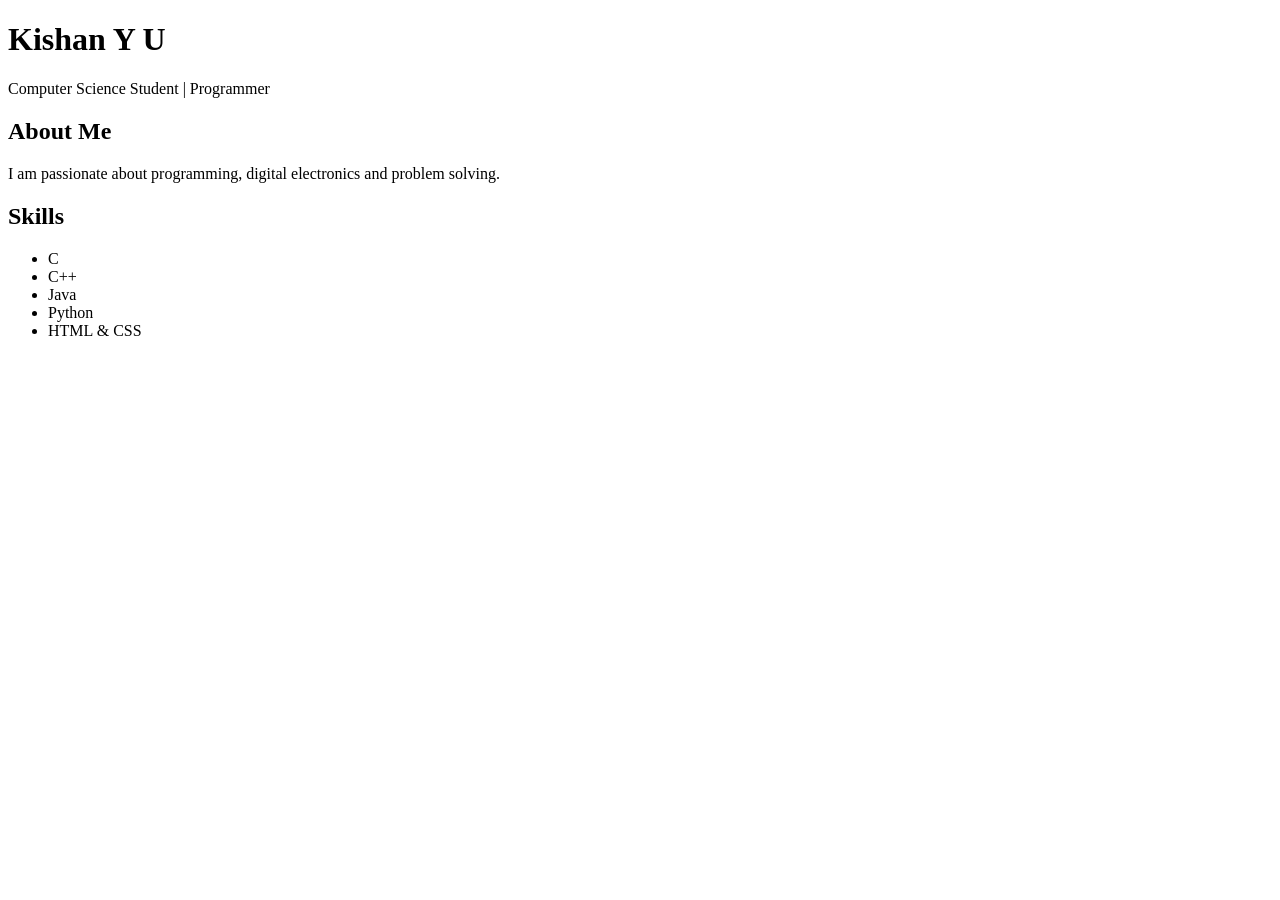
==== index.html/file.html @ 0c43eb22 "Added HTML file" ====
<!DOCTYPE html>
<html>
<head>
    <title>Kishan Y U - Portfolio</title>
    <link rel="stylesheet" href="style.css">
</head>
<body>

    <header>
        <h1>Kishan Y U</h1>
        <p>Computer Science Student | Programmer</p>
    </header>

    <section id="about">
        <h2>About Me</h2>
        <p>I am passionate about programming, digital electronics and problem solving.</p>
    </section>

    <section id="skills">
        <h2>Skills</h2>
        <ul>
            <li>C</li>
            <li>C++</li>
            <li>Java</li>
            <li>Python</li>
            <li>HTML & CSS</li>
        </ul>
    </section>

</body>
</html>
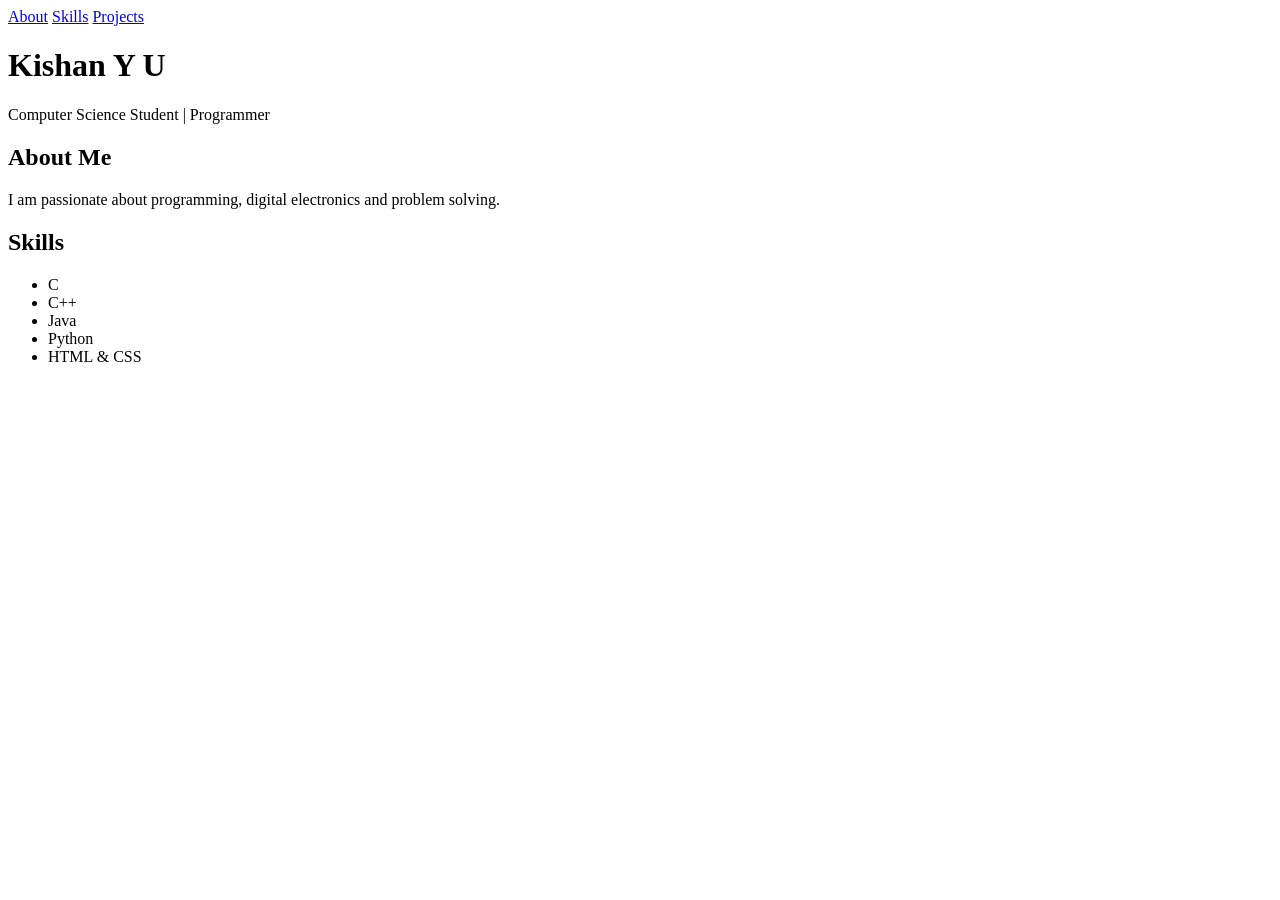
==== commit 3c94d589: "Added little features" ====
--- a/index.html/file.html
+++ b/index.html/file.html
@@ -5,7 +5,11 @@
     <link rel="stylesheet" href="style.css">
 </head>
 <body>
-
+    <nav>
+    <a href="#about">About</a>
+    <a href="#skills">Skills</a>
+    <a href="#projects">Projects</a>
+    </nav>
     <header>
         <h1>Kishan Y U</h1>
         <p>Computer Science Student | Programmer</p>
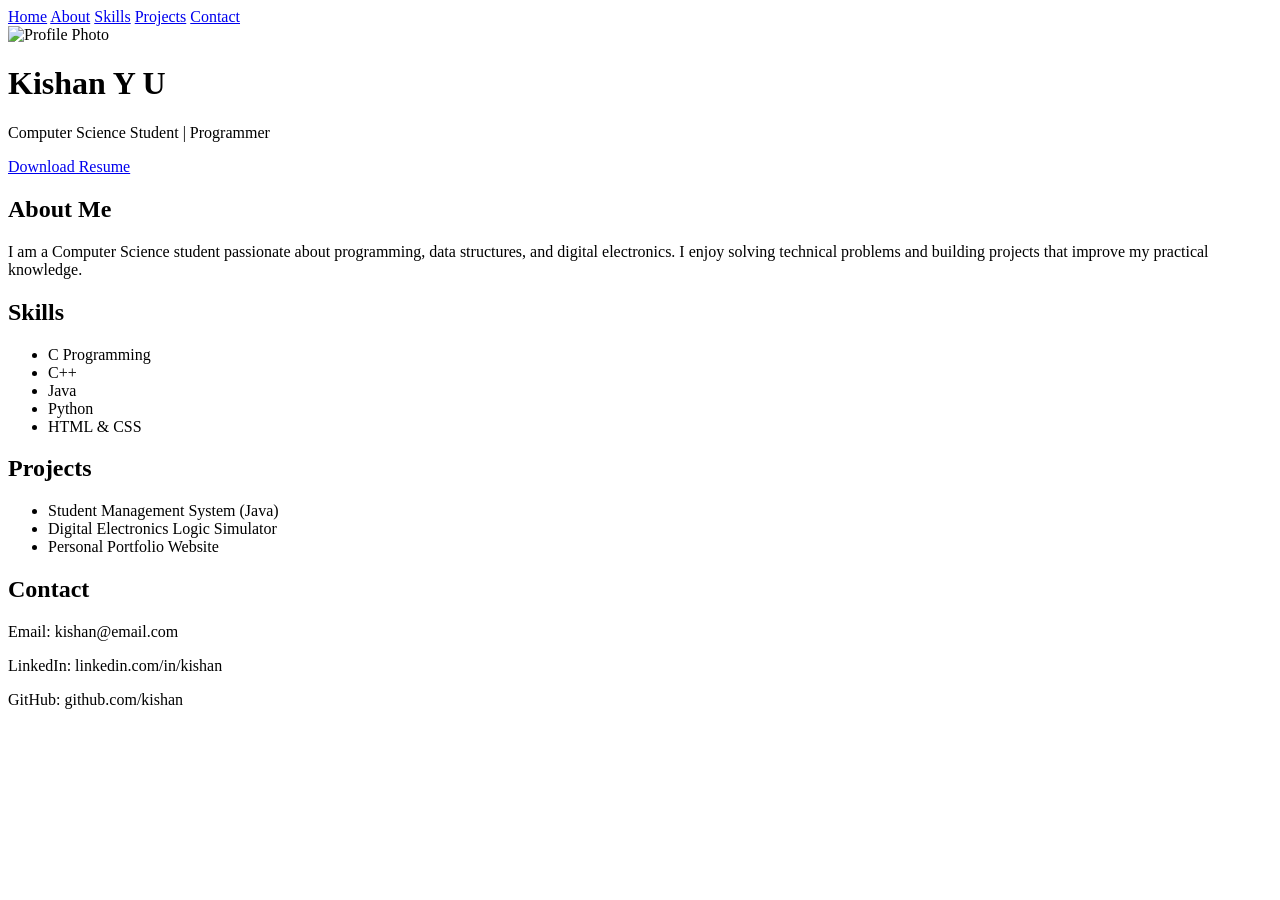
==== commit d72b78fe: "Added new features" ====
--- a/index.html/file.html
+++ b/index.html/file.html
@@ -2,34 +2,74 @@
 <html>
 <head>
     <title>Kishan Y U - Portfolio</title>
+
+    <meta name="viewport" content="width=device-width, initial-scale=1.0">
+
     <link rel="stylesheet" href="style.css">
 </head>
+
 <body>
-    <nav>
+
+<nav>
+    <a href="#home">Home</a>
     <a href="#about">About</a>
     <a href="#skills">Skills</a>
     <a href="#projects">Projects</a>
-    </nav>
-    <header>
-        <h1>Kishan Y U</h1>
-        <p>Computer Science Student | Programmer</p>
-    </header>
+    <a href="#contact">Contact</a>
+</nav>
 
-    <section id="about">
-        <h2>About Me</h2>
-        <p>I am passionate about programming, digital electronics and problem solving.</p>
-    </section>
+<header id="home">
+    <img src="profile.jpg" alt="Profile Photo" class="profile">
+    <h1>Kishan Y U</h1>
+    <p>Computer Science Student | Programmer</p>
 
-    <section id="skills">
-        <h2>Skills</h2>
-        <ul>
-            <li>C</li>
-            <li>C++</li>
-            <li>Java</li>
-            <li>Python</li>
-            <li>HTML & CSS</li>
-        </ul>
-    </section>
+    <a href="resume.pdf" download class="btn">Download Resume</a>
+</header>
+
+<section id="about">
+    <h2>About Me</h2>
+    <p>
+        I am a Computer Science student passionate about programming,
+        data structures, and digital electronics. I enjoy solving
+        technical problems and building projects that improve my
+        practical knowledge.
+    </p>
+</section>
+
+<section id="skills">
+    <h2>Skills</h2>
+
+    <ul>
+        <li>C Programming</li>
+        <li>C++</li>
+        <li>Java</li>
+        <li>Python</li>
+        <li>HTML & CSS</li>
+    </ul>
+
+</section>
+
+<section id="projects">
+    <h2>Projects</h2>
+
+    <ul>
+        <li>Student Management System (Java)</li>
+        <li>Digital Electronics Logic Simulator</li>
+        <li>Personal Portfolio Website</li>
+    </ul>
+
+</section>
+
+<section id="contact">
+    <h2>Contact</h2>
+
+    <p>Email: kishan@email.com</p>
+    <p>LinkedIn: linkedin.com/in/kishan</p>
+    <p>GitHub: github.com/kishan</p>
+
+</section>
+
+<script src="script.js"></script>
 
 </body>
 </html>
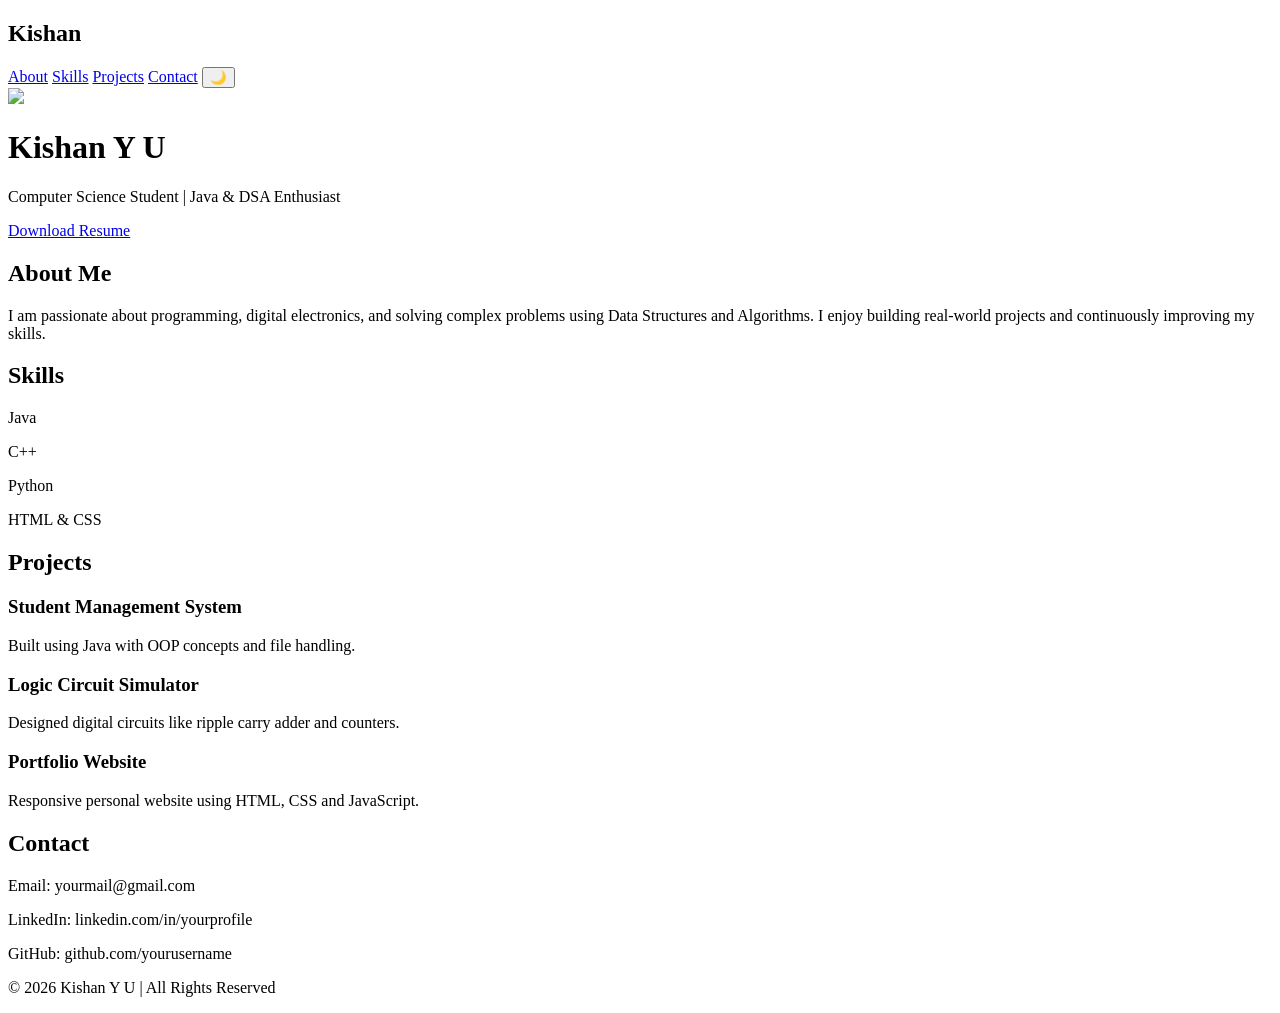
==== commit 412df83d: "newly built" ====
--- a/index.html/file.html
+++ b/index.html/file.html
@@ -1,73 +1,97 @@
 <!DOCTYPE html>
 <html>
 <head>
-    <title>Kishan Y U - Portfolio</title>
-
+    <title>Kishan Y U | Portfolio</title>
     <meta name="viewport" content="width=device-width, initial-scale=1.0">
-
     <link rel="stylesheet" href="style.css">
 </head>
 
 <body>
 
 <nav>
-    <a href="#home">Home</a>
-    <a href="#about">About</a>
-    <a href="#skills">Skills</a>
-    <a href="#projects">Projects</a>
-    <a href="#contact">Contact</a>
+    <h2 class="logo">Kishan</h2>
+    <div>
+        <a href="#about">About</a>
+        <a href="#skills">Skills</a>
+        <a href="#projects">Projects</a>
+        <a href="#contact">Contact</a>
+        <button id="modeToggle">🌙</button>
+    </div>
 </nav>
 
-<header id="home">
-    <img src="profile.jpg" alt="Profile Photo" class="profile">
-    <h1>Kishan Y U</h1>
-    <p>Computer Science Student | Programmer</p>
-
-    <a href="resume.pdf" download class="btn">Download Resume</a>
+<header>
+    <div class="hero">
+        <img src="profile.jpg" class="profile">
+        <h1>Kishan Y U</h1>
+        <p>Computer Science Student | Java & DSA Enthusiast</p>
+        <a href="resume.pdf" download class="btn">Download Resume</a>
+    </div>
 </header>
 
 <section id="about">
     <h2>About Me</h2>
     <p>
-        I am a Computer Science student passionate about programming,
-        data structures, and digital electronics. I enjoy solving
-        technical problems and building projects that improve my
-        practical knowledge.
+        I am passionate about programming, digital electronics, and solving 
+        complex problems using Data Structures and Algorithms. 
+        I enjoy building real-world projects and continuously improving my skills.
     </p>
 </section>
 
 <section id="skills">
     <h2>Skills</h2>
 
-    <ul>
-        <li>C Programming</li>
-        <li>C++</li>
-        <li>Java</li>
-        <li>Python</li>
-        <li>HTML & CSS</li>
-    </ul>
+    <div class="skill">
+        <p>Java</p>
+        <div class="bar"><div style="width:85%"></div></div>
+    </div>
+
+    <div class="skill">
+        <p>C++</p>
+        <div class="bar"><div style="width:75%"></div></div>
+    </div>
+
+    <div class="skill">
+        <p>Python</p>
+        <div class="bar"><div style="width:70%"></div></div>
+    </div>
+
+    <div class="skill">
+        <p>HTML & CSS</p>
+        <div class="bar"><div style="width:80%"></div></div>
+    </div>
 
 </section>
 
 <section id="projects">
     <h2>Projects</h2>
 
-    <ul>
-        <li>Student Management System (Java)</li>
-        <li>Digital Electronics Logic Simulator</li>
-        <li>Personal Portfolio Website</li>
-    </ul>
+    <div class="project-card">
+        <h3>Student Management System</h3>
+        <p>Built using Java with OOP concepts and file handling.</p>
+    </div>
+
+    <div class="project-card">
+        <h3>Logic Circuit Simulator</h3>
+        <p>Designed digital circuits like ripple carry adder and counters.</p>
+    </div>
+
+    <div class="project-card">
+        <h3>Portfolio Website</h3>
+        <p>Responsive personal website using HTML, CSS and JavaScript.</p>
+    </div>
 
 </section>
 
 <section id="contact">
     <h2>Contact</h2>
+    <p>Email: yourmail@gmail.com</p>
+    <p>LinkedIn: linkedin.com/in/yourprofile</p>
+    <p>GitHub: github.com/yourusername</p>
+</section>
 
-    <p>Email: kishan@email.com</p>
-    <p>LinkedIn: linkedin.com/in/kishan</p>
-    <p>GitHub: github.com/kishan</p>
-
-</section>
+<footer>
+    <p>© 2026 Kishan Y U | All Rights Reserved</p>
+</footer>
 
 <script src="script.js"></script>
 
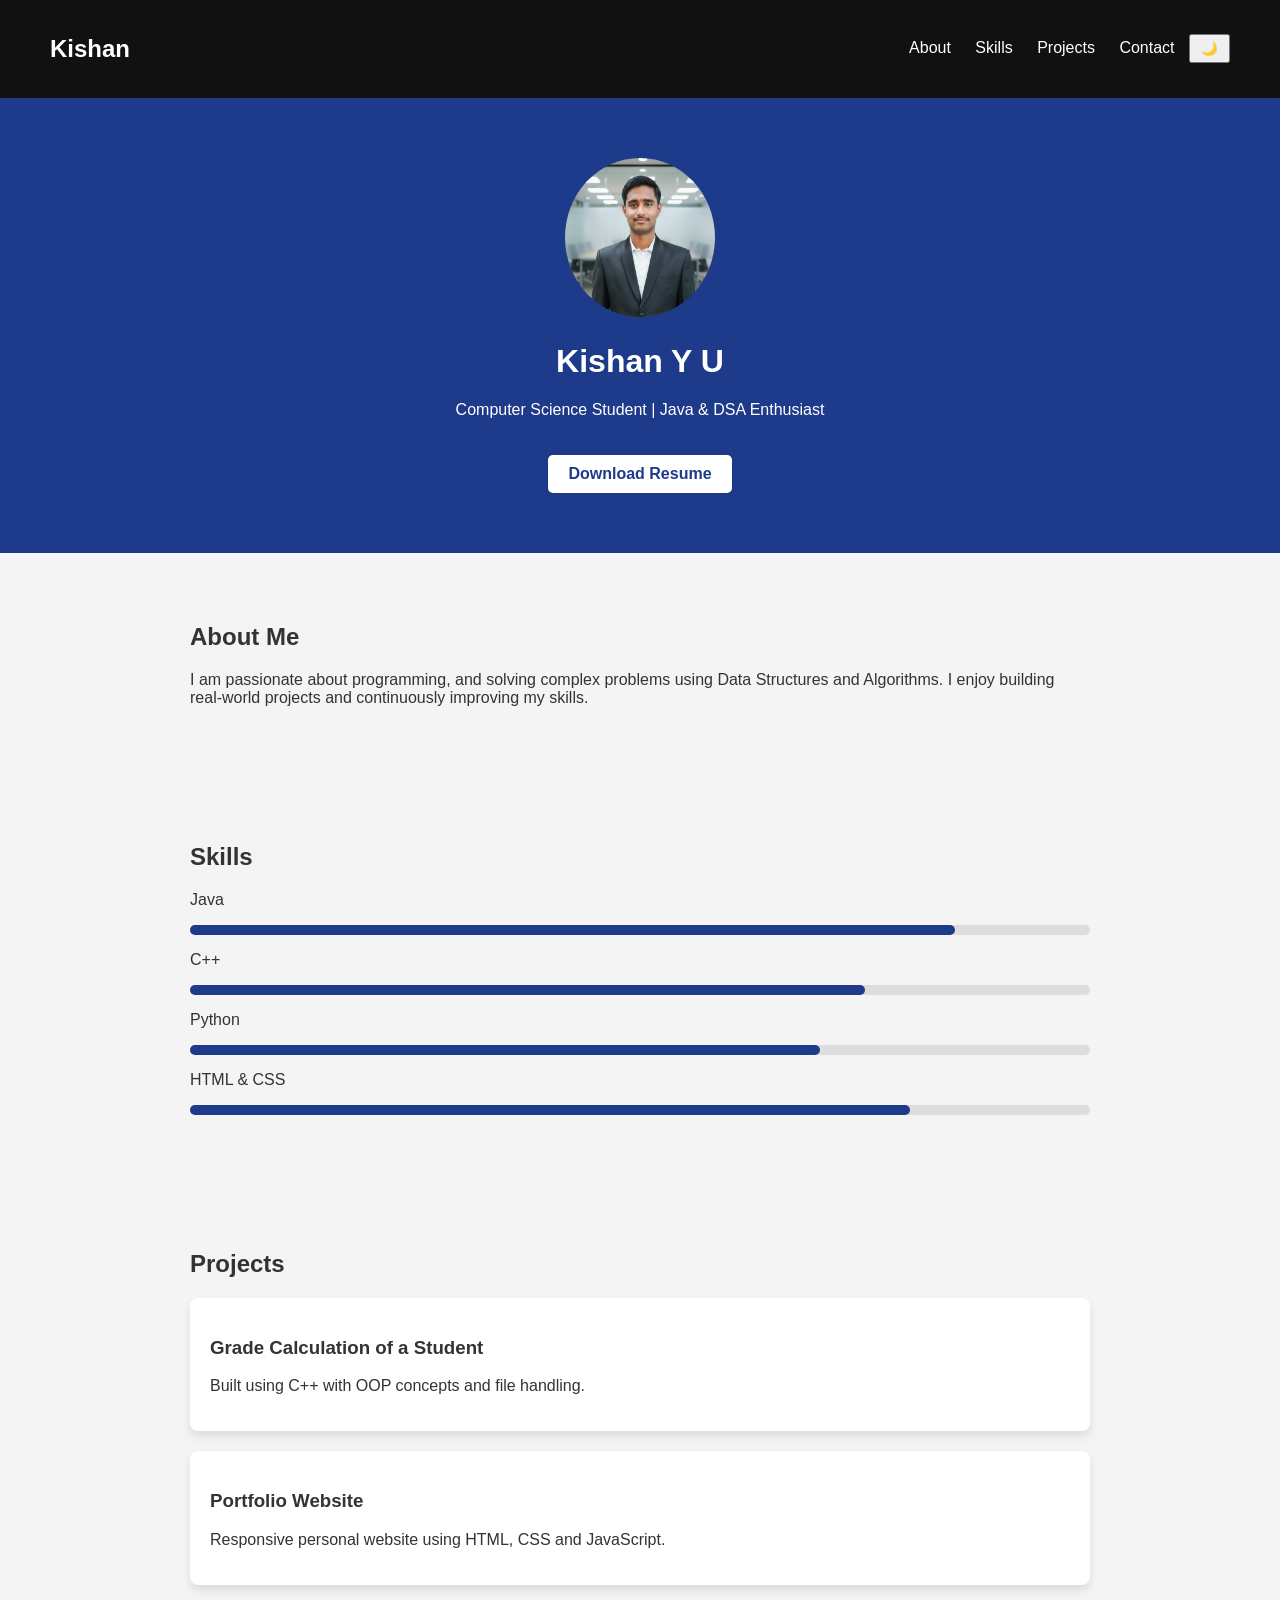
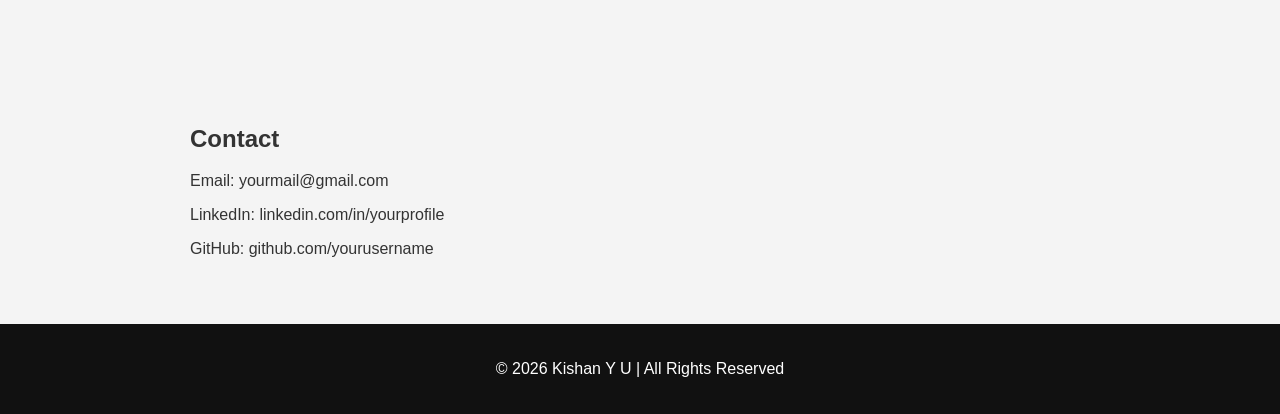
==== commit 40567aa2: "Added profile" ====
--- a/index.html/file.html
+++ b/index.html/file.html
@@ -3,7 +3,7 @@
 <head>
     <title>Kishan Y U | Portfolio</title>
     <meta name="viewport" content="width=device-width, initial-scale=1.0">
-    <link rel="stylesheet" href="style.css">
+    <link rel="stylesheet" href="../style.css/basic.css">
 </head>
 
 <body>
@@ -21,7 +21,7 @@
 
 <header>
     <div class="hero">
-        <img src="profile.jpg" class="profile">
+        <img src="../assests/myPhoto.jpeg" class="profile">
         <h1>Kishan Y U</h1>
         <p>Computer Science Student | Java & DSA Enthusiast</p>
         <a href="resume.pdf" download class="btn">Download Resume</a>
@@ -31,7 +31,7 @@
 <section id="about">
     <h2>About Me</h2>
     <p>
-        I am passionate about programming, digital electronics, and solving 
+        I am passionate about programming, and solving 
         complex problems using Data Structures and Algorithms. 
         I enjoy building real-world projects and continuously improving my skills.
     </p>
@@ -66,13 +66,8 @@
     <h2>Projects</h2>
 
     <div class="project-card">
-        <h3>Student Management System</h3>
-        <p>Built using Java with OOP concepts and file handling.</p>
-    </div>
-
-    <div class="project-card">
-        <h3>Logic Circuit Simulator</h3>
-        <p>Designed digital circuits like ripple carry adder and counters.</p>
+        <h3>Grade Calculation of a Student</h3>
+        <p>Built using C++ with OOP concepts and file handling.</p>
     </div>
 
     <div class="project-card">
@@ -93,7 +88,7 @@
     <p>© 2026 Kishan Y U | All Rights Reserved</p>
 </footer>
 
-<script src="script.js"></script>
+<script src="../script.js/simple.js"></script>
 
 </body>
 </html>
--- a/style.css/basic.css
+++ b/style.css/basic.css
@@ -0,0 +1,122 @@
+html {
+    scroll-behavior: smooth;
+}
+
+body {
+    margin: 0;
+    font-family: Arial, sans-serif;
+    background: #f4f4f4;
+    color: #333;
+    transition: 0.3s;
+}
+
+nav {
+    display: flex;
+    justify-content: space-between;
+    align-items: center;
+    padding: 15px 50px;
+    background: #111;
+    color: white;
+}
+
+nav a {
+    color: white;
+    margin: 0 10px;
+    text-decoration: none;
+}
+
+nav button {
+    padding: 5px 10px;
+    cursor: pointer;
+}
+
+header {
+    text-align: center;
+    padding: 60px 20px;
+    background: #1e3a8a;
+    color: white;
+}
+
+.profile {
+    width: 150px;
+    border-radius: 50%;
+}
+
+.btn {
+    display: inline-block;
+    margin-top: 20px;
+    padding: 10px 20px;
+    background: white;
+    color: #1e3a8a;
+    text-decoration: none;
+    border-radius: 5px;
+    font-weight: bold;
+}
+
+section {
+    padding: 50px;
+    max-width: 900px;
+    margin: auto;
+}
+
+.skill {
+    margin-bottom: 15px;
+}
+
+.bar {
+    background: #ddd;
+    height: 10px;
+    border-radius: 5px;
+}
+
+.bar div {
+    height: 10px;
+    background: #1e3a8a;
+    border-radius: 5px;
+}
+
+.project-card {
+    background: white;
+    padding: 20px;
+    margin-bottom: 20px;
+    border-radius: 8px;
+    box-shadow: 0 5px 10px rgba(0,0,0,0.1);
+}
+
+footer {
+    text-align: center;
+    padding: 20px;
+    background: #111;
+    color: white;
+}
+
+/* Dark Mode */
+.dark {
+    background: #1a1a1a;
+    color: #e0e0e0;
+}
+
+.dark nav {
+    background: #0a0a0a;
+}
+
+.dark header {
+    background: #0f2239;
+}
+
+.dark section {
+    background: #1a1a1a;
+}
+
+.dark .project-card {
+    background: #222;
+    color: #e0e0e0;
+}
+
+.dark .bar {
+    background: #333;
+}
+
+.dark footer {
+    background: #0a0a0a;
+}
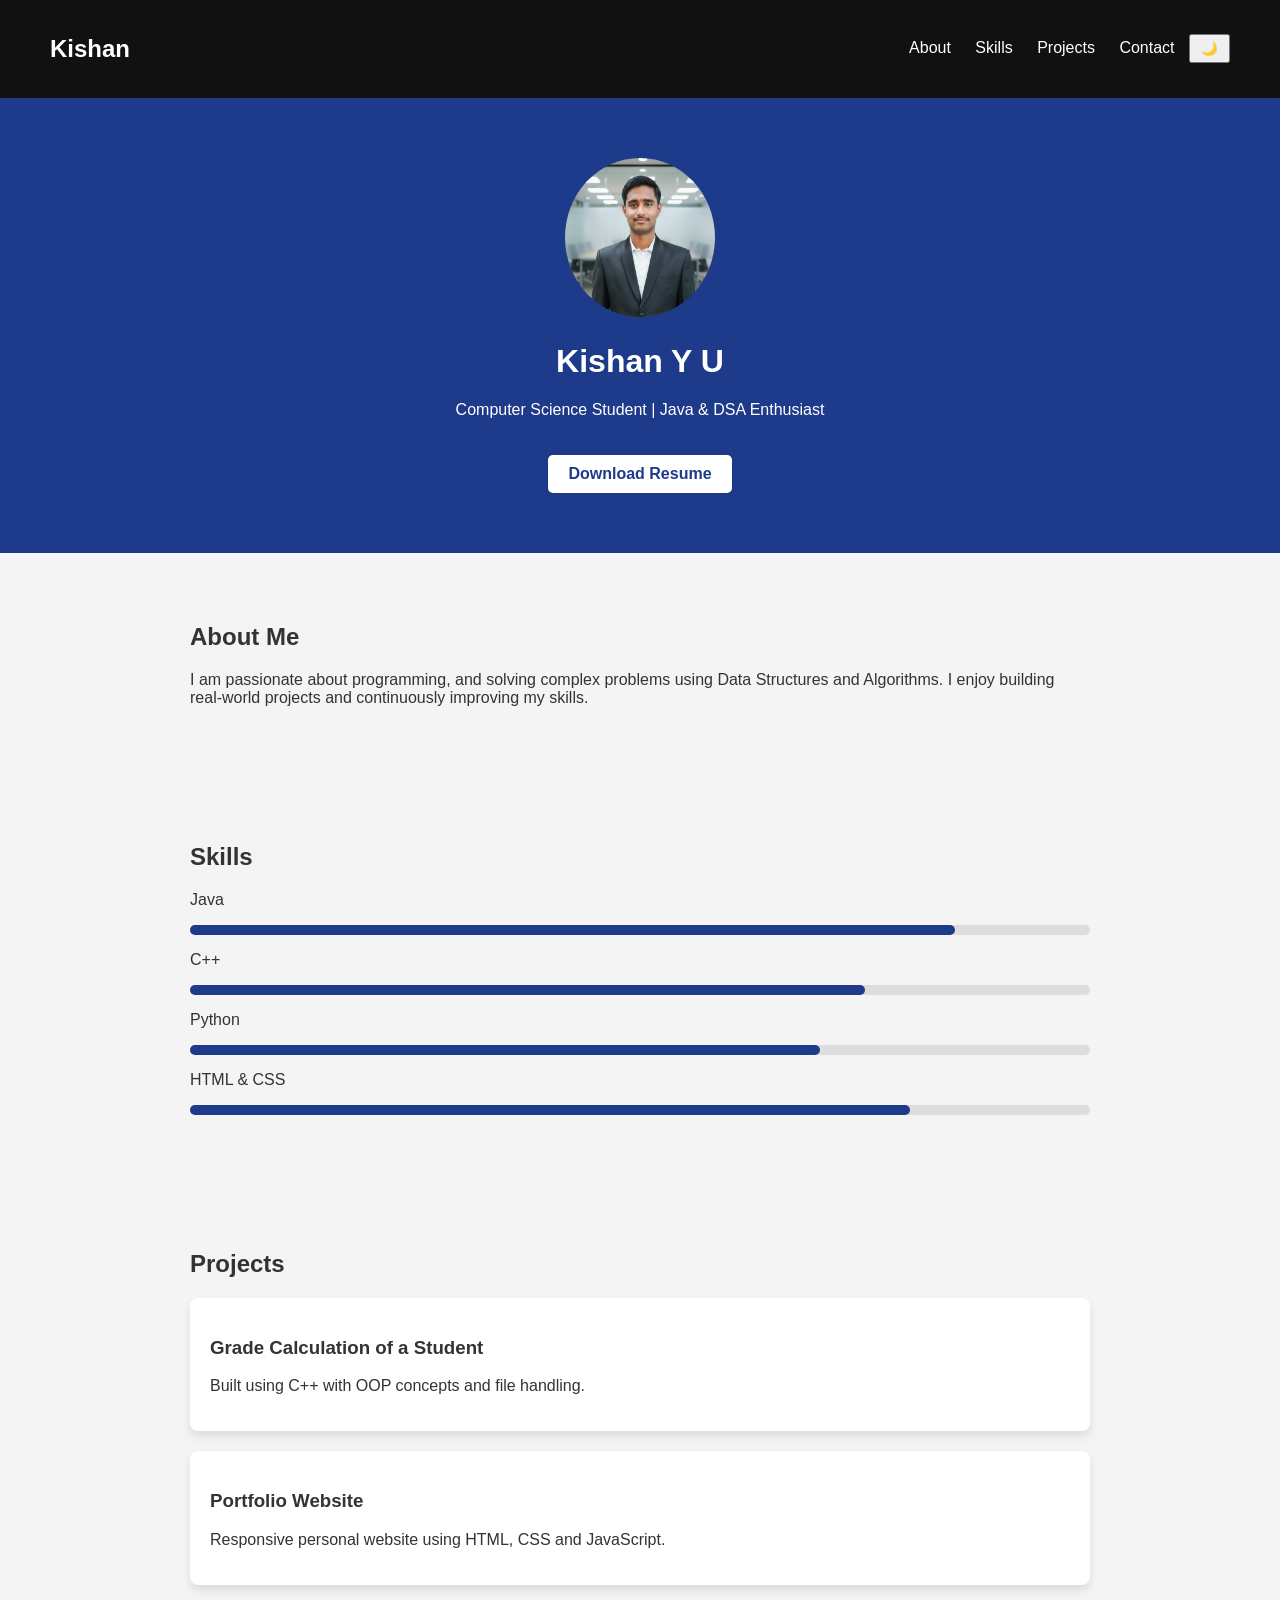
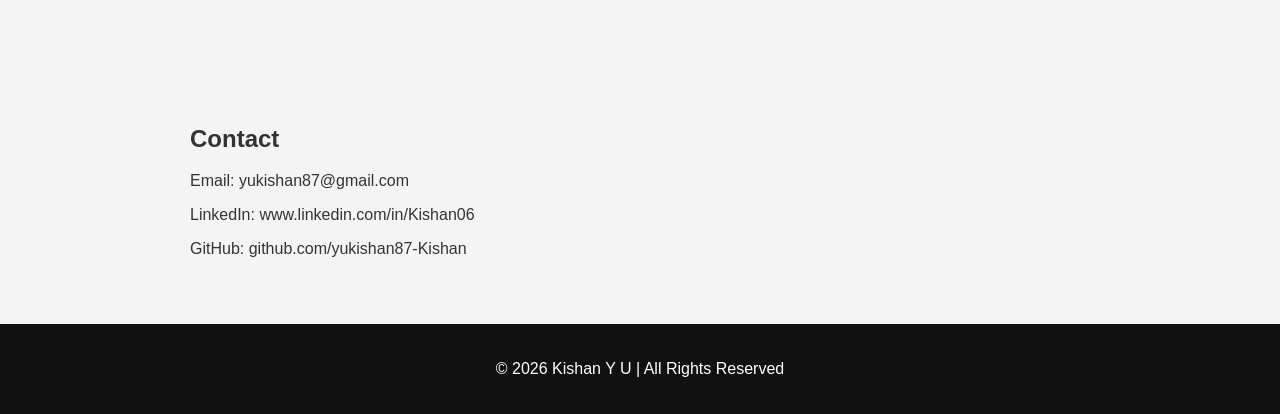
==== commit 7a5fe119: "updated css" ====
--- a/index.html/file.html
+++ b/index.html/file.html
@@ -79,9 +79,9 @@
 
 <section id="contact">
     <h2>Contact</h2>
-    <p>Email: yourmail@gmail.com</p>
-    <p>LinkedIn: linkedin.com/in/yourprofile</p>
-    <p>GitHub: github.com/yourusername</p>
+    <p>Email: yukishan87@gmail.com</p>
+    <p>LinkedIn: www.linkedin.com/in/Kishan06</p>
+    <p>GitHub: github.com/yukishan87-Kishan</p>
 </section>
 
 <footer>
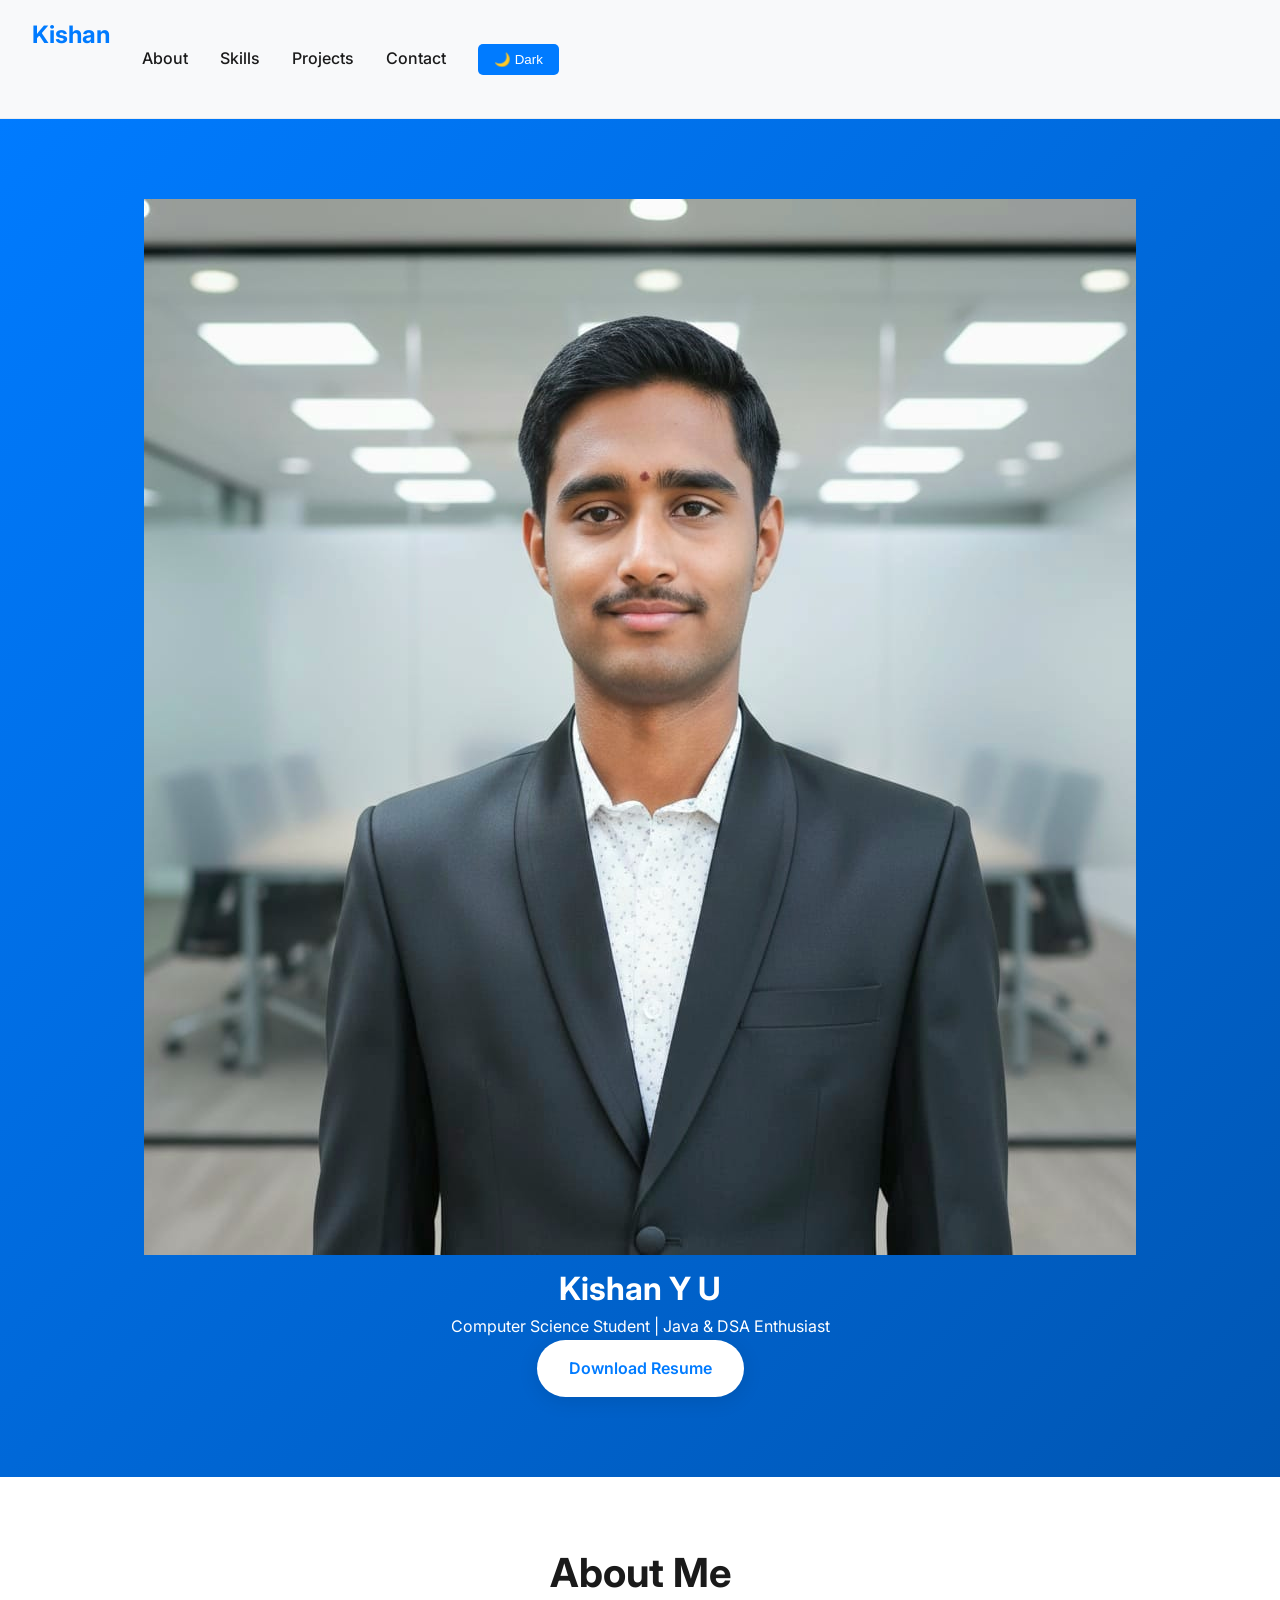
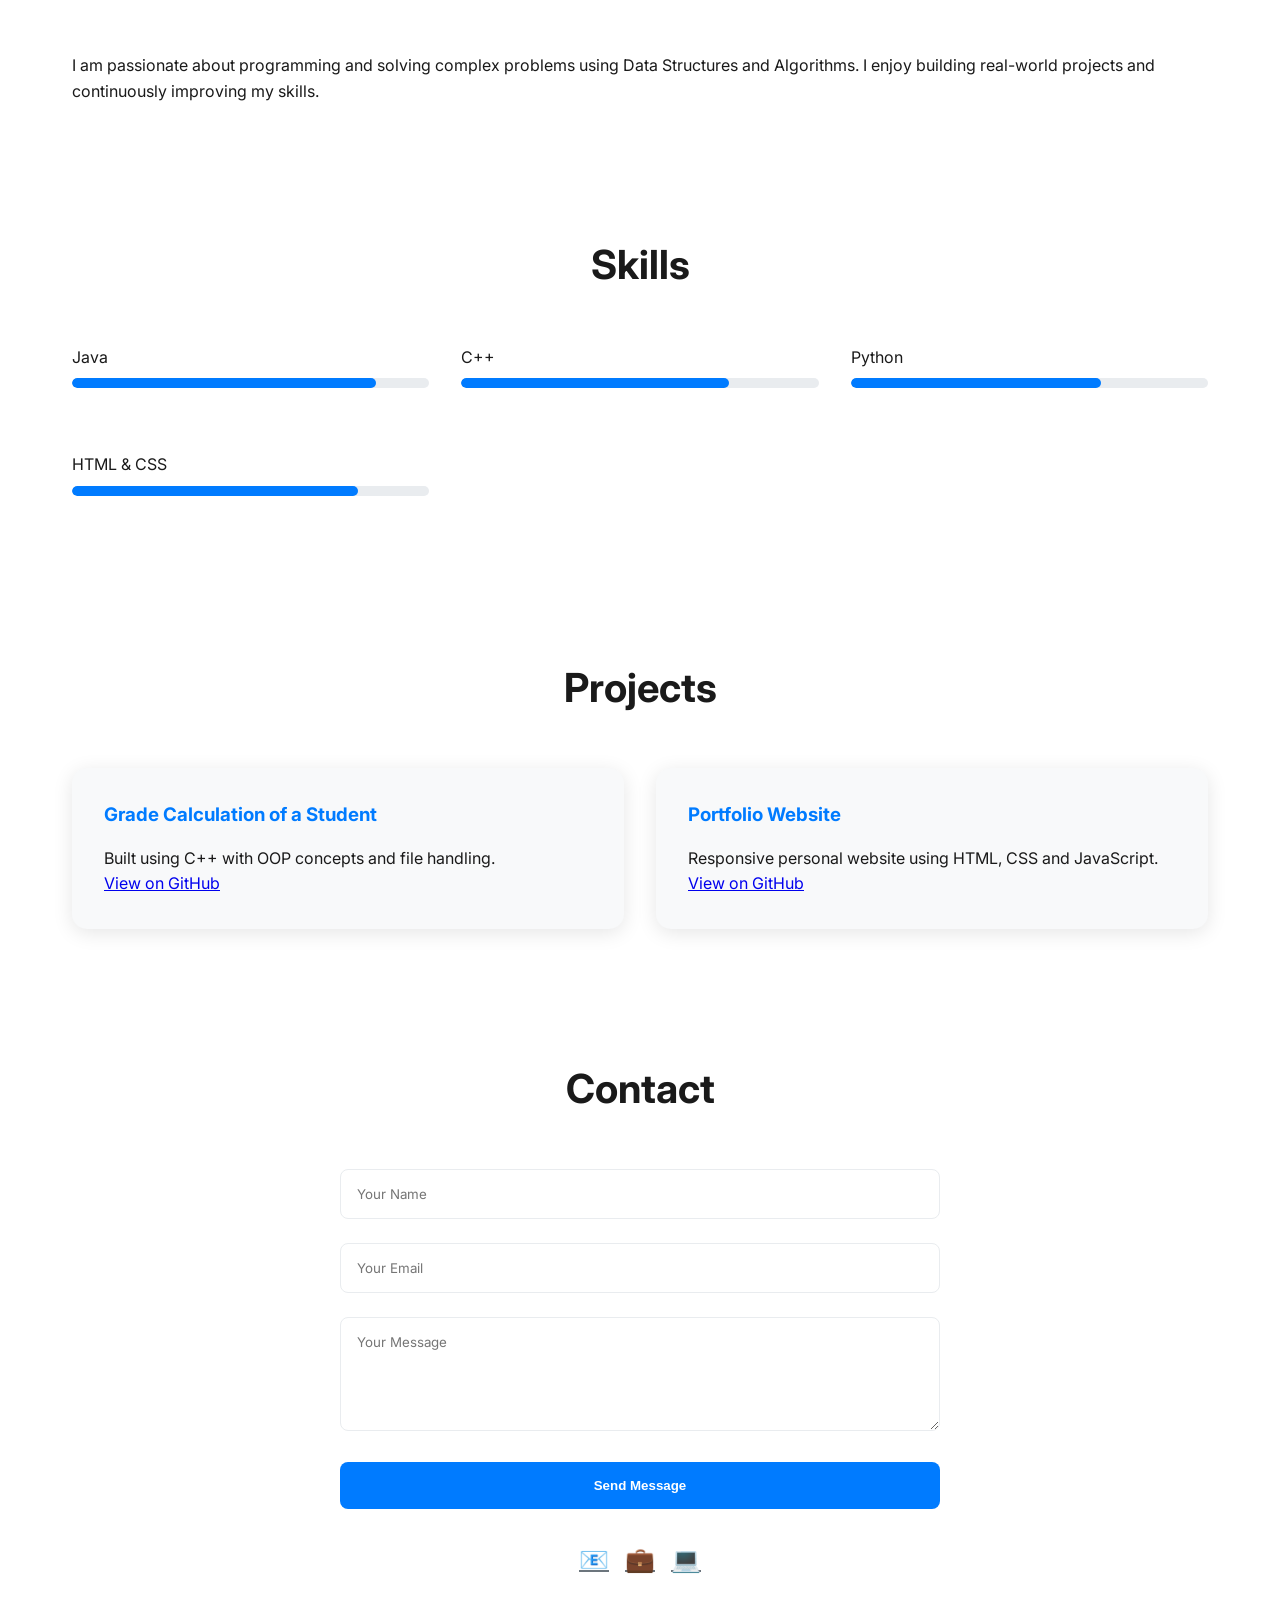
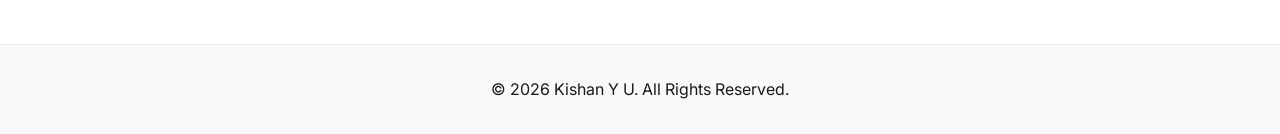
==== commit 33e8db2a: "new HTML file" ====
--- a/index.html/file.html
+++ b/index.html/file.html
@@ -1,94 +1,189 @@
 <!DOCTYPE html>
-<html>
+<html lang="en">
 <head>
-    <title>Kishan Y U | Portfolio</title>
+    <meta charset="UTF-8">
     <meta name="viewport" content="width=device-width, initial-scale=1.0">
-    <link rel="stylesheet" href="../style.css/basic.css">
+    <title>Kishan Y U - Portfolio</title>
+    <link rel="stylesheet" href="https://fonts.googleapis.com/css2?family=Inter:wght@300;400;500;600;700&display=swap">
+    <style>
+        :root {
+            --bg-primary: #ffffff;
+            --bg-secondary: #f8f9fa;
+            --text-primary: #1a1a1a;
+            --text-secondary: #6c757d;
+            --accent: #007bff;
+            --accent-hover: #0056b3;
+            --border: #e9ecef;
+            --shadow: 0 4px 20px rgba(0,0,0,0.1);
+        }
+        [data-theme="dark"] {
+            --bg-primary: #1a1a1a;
+            --bg-secondary: #2d2d2d;
+            --text-primary: #ffffff;
+            --text-secondary: #adb5bd;
+            --accent: #4dabf7;
+            --accent-hover: #339af0;
+            --border: #404040;
+            --shadow: 0 4px 20px rgba(0,0,0,0.3);
+        }
+        * { margin: 0; padding: 0; box-sizing: border-box; }
+        body { font-family: 'Inter', sans-serif; line-height: 1.6; color: var(--text-primary); background: var(--bg-primary); transition: all 0.3s ease; }
+        nav { background: var(--bg-secondary); padding: 1rem 2rem; position: sticky; top: 0; z-index: 100; border-bottom: 1px solid var(--border); }
+        nav .logo { font-size: 1.5rem; font-weight: 700; color: var(--accent); }
+        nav ul { list-style: none; display: flex; gap: 2rem; align-items: center; }
+        nav a { color: var(--text-primary); text-decoration: none; font-weight: 500; transition: color 0.3s; }
+        nav a:hover { color: var(--accent); }
+        #modeToggle { background: var(--accent); color: white; border: none; padding: 0.5rem 1rem; border-radius: 5px; cursor: pointer; font-weight: 500; }
+        header { background: linear-gradient(135deg, var(--accent), var(--accent-hover)); color: white; text-align: center; padding: 5rem 2rem; }
+        .profile img { width: 150px; height: 150px; border-radius: 50%; border: 5px solid white; margin-bottom: 1rem; box-shadow: var(--shadow); }
+        .btn { background: white; color: var(--accent); padding: 1rem 2rem; border: none; border-radius: 50px; font-weight: 600; text-decoration: none; display: inline-block; transition: all 0.3s; box-shadow: var(--shadow); }
+        .btn:hover { transform: translateY(-2px); box-shadow: 0 8px 30px rgba(0,0,0,0.2); }
+        section { padding: 4rem 2rem; max-width: 1200px; margin: 0 auto; }
+        h2 { font-size: 2.5rem; text-align: center; margin-bottom: 3rem; color: var(--text-primary); }
+        .skills-grid { display: grid; grid-template-columns: repeat(auto-fit, minmax(300px, 1fr)); gap: 2rem; }
+        .skill { margin-bottom: 2rem; }
+        .skill-bar { background: var(--border); height: 10px; border-radius: 5px; overflow: hidden; margin-top: 0.5rem; }
+        .skill-progress { height: 100%; background: var(--accent); border-radius: 5px; width: 0; transition: width 1.5s ease-in-out; }
+        .projects-grid { display: grid; grid-template-columns: repeat(auto-fit, minmax(350px, 1fr)); gap: 2rem; }
+        .project-card { background: var(--bg-secondary); padding: 2rem; border-radius: 15px; box-shadow: var(--shadow); transition: transform 0.3s, box-shadow 0.3s; }
+        .project-card:hover { transform: translateY(-5px); box-shadow: 0 10px 40px rgba(0,0,0,0.2); }
+        .project-card h3 { color: var(--accent); margin-bottom: 1rem; }
+        .contact-form { max-width: 600px; margin: 0 auto; }
+        .form-group { margin-bottom: 1.5rem; }
+        input, textarea { width: 100%; padding: 1rem; border: 1px solid var(--border); border-radius: 8px; font-family: inherit; transition: border 0.3s; }
+        input:focus, textarea:focus { outline: none; border-color: var(--accent); }
+        button[type="submit"] { width: 100%; background: var(--accent); color: white; border: none; padding: 1rem; border-radius: 8px; font-weight: 600; cursor: pointer; transition: background 0.3s; }
+        button[type="submit"]:hover { background: var(--accent-hover); }
+        .social-links { display: flex; justify-content: center; gap: 1rem; margin-top: 2rem; }
+        .social-links a { color: var(--text-secondary); font-size: 1.5rem; transition: color 0.3s; }
+        .social-links a:hover { color: var(--accent); }
+        footer { background: var(--bg-secondary); text-align: center; padding: 2rem; border-top: 1px solid var(--border); }
+        @media (max-width: 768px) { nav ul { flex-direction: column; gap: 1rem; } section { padding: 2rem 1rem; } h2 { font-size: 2rem; } }
+        .animate { opacity: 0; transform: translateY(30px); transition: all 0.6s; }
+        .animate.visible { opacity: 1; transform: translateY(0); }
+    </style>
 </head>
+<body>
+    <nav>
+        <ul>
+            <li><h2 class="logo">Kishan</h2></li>
+            <li><a href="#about">About</a></li>
+            <li><a href="#skills">Skills</a></li>
+            <li><a href="#projects">Projects</a></li>
+            <li><a href="#contact">Contact</a></li>
+            <li><button id="modeToggle">🌙 Dark</button></li>
+        </ul>
+    </nav>
+    <header>
+        <div class="hero">
+            <img src="../assests/myPhoto.jpeg" alt="Kishan Y U Profile" class="profile">
+            <h1>Kishan Y U</h1>
+            <p>Computer Science Student | Java & DSA Enthusiast</p>
+            <a href="resume.pdf" download class="btn">Download Resume</a>
+        </div>
+    </header>
+    <section id="about" class="animate">
+        <h2>About Me</h2>
+        <p>I am passionate about programming and solving complex problems using Data Structures and Algorithms. I enjoy building real-world projects and continuously improving my skills.</p>
+    </section>
+    <section id="skills" class="animate">
+        <h2>Skills</h2>
+        <div class="skills-grid">
+            <div class="skill">
+                <label>Java</label>
+                <div class="skill-bar"><div class="skill-progress" data-width="85%"></div></div>
+            </div>
+            <div class="skill">
+                <label>C++</label>
+                <div class="skill-bar"><div class="skill-progress" data-width="75%"></div></div>
+            </div>
+            <div class="skill">
+                <label>Python</label>
+                <div class="skill-bar"><div class="skill-progress" data-width="70%"></div></div>
+            </div>
+            <div class="skill">
+                <label>HTML & CSS</label>
+                <div class="skill-bar"><div class="skill-progress" data-width="80%"></div></div>
+            </div>
+        </div>
+    </section>
+    <section id="projects" class="animate">
+        <h2>Projects</h2>
+        <div class="projects-grid">
+            <div class="project-card">
+                <h3>Grade Calculation of a Student</h3>
+                <p>Built using C++ with OOP concepts and file handling.</p>
+                <a href="https://github.com/yukishan87-Kishan/grade-calculator" target="_blank">View on GitHub</a>
+            </div>
+            <div class="project-card">
+                <h3>Portfolio Website</h3>
+                <p>Responsive personal website using HTML, CSS and JavaScript.</p>
+                <a href="https://github.com/yukishan87-Kishan/portfolio" target="_blank">View on GitHub</a>
+            </div>
+        </div>
+    </section>
+    <section id="contact" class="animate">
+        <h2>Contact</h2>
+        <form class="contact-form" onsubmit="handleSubmit(event)">
+            <div class="form-group">
+                <input type="text" id="name" required placeholder="Your Name">
+            </div>
+            <div class="form-group">
+                <input type="email" id="email" required placeholder="Your Email">
+            </div>
+            <div class="form-group">
+                <textarea id="message" required rows="5" placeholder="Your Message"></textarea>
+            </div>
+            <button type="submit">Send Message</button>
+        </form>
+        <div class="social-links">
+            <a href="mailto:yukishan87@gmail.com">📧</a>
+            <a href="https://www.linkedin.com/in/Kishan06" target="_blank">💼</a>
+            <a href="https://github.com/yukishan87-Kishan" target="_blank">💻</a>
+        </div>
+    </section>
+    <footer>
+        <p>&copy; 2026 Kishan Y U. All Rights Reserved.</p>
+    </footer>
+    <script>
+        // Theme toggle
+        const toggle = document.getElementById('modeToggle');
+        toggle.addEventListener('click', () => {
+            document.body.dataset.theme = document.body.dataset.theme === 'dark' ? '' : 'dark';
+            toggle.textContent = document.body.dataset.theme === 'dark' ? '☀️ Light' : '🌙 Dark';
+        });
 
-<body>
+        // Smooth scrolling
+        document.querySelectorAll('a[href^="#"]').forEach(anchor => {
+            anchor.addEventListener('click', e => {
+                e.preventDefault();
+                document.querySelector(anchor.getAttribute('href')).scrollIntoView({ behavior: 'smooth' });
+            });
+        });
 
-<nav>
-    <h2 class="logo">Kishan</h2>
-    <div>
-        <a href="#about">About</a>
-        <a href="#skills">Skills</a>
-        <a href="#projects">Projects</a>
-        <a href="#contact">Contact</a>
-        <button id="modeToggle">🌙</button>
-    </div>
-</nav>
+        // Animate on scroll
+        const observer = new IntersectionObserver(entries => {
+            entries.forEach(entry => {
+                if (entry.isIntersecting) {
+                    entry.target.classList.add('visible');
+                }
+            });
+        });
+        document.querySelectorAll('.animate').forEach(el => observer.observe(el));
 
-<header>
-    <div class="hero">
-        <img src="../assests/myPhoto.jpeg" class="profile">
-        <h1>Kishan Y U</h1>
-        <p>Computer Science Student | Java & DSA Enthusiast</p>
-        <a href="resume.pdf" download class="btn">Download Resume</a>
-    </div>
-</header>
+        // Skill bars animation
+        document.addEventListener('DOMContentLoaded', () => {
+            document.querySelectorAll('.skill-progress').forEach(bar => {
+                bar.style.width = bar.dataset.width;
+            });
+        });
 
-<section id="about">
-    <h2>About Me</h2>
-    <p>
-        I am passionate about programming, and solving 
-        complex problems using Data Structures and Algorithms. 
-        I enjoy building real-world projects and continuously improving my skills.
-    </p>
-</section>
-
-<section id="skills">
-    <h2>Skills</h2>
-
-    <div class="skill">
-        <p>Java</p>
-        <div class="bar"><div style="width:85%"></div></div>
-    </div>
-
-    <div class="skill">
-        <p>C++</p>
-        <div class="bar"><div style="width:75%"></div></div>
-    </div>
-
-    <div class="skill">
-        <p>Python</p>
-        <div class="bar"><div style="width:70%"></div></div>
-    </div>
-
-    <div class="skill">
-        <p>HTML & CSS</p>
-        <div class="bar"><div style="width:80%"></div></div>
-    </div>
-
-</section>
-
-<section id="projects">
-    <h2>Projects</h2>
-
-    <div class="project-card">
-        <h3>Grade Calculation of a Student</h3>
-        <p>Built using C++ with OOP concepts and file handling.</p>
-    </div>
-
-    <div class="project-card">
-        <h3>Portfolio Website</h3>
-        <p>Responsive personal website using HTML, CSS and JavaScript.</p>
-    </div>
-
-</section>
-
-<section id="contact">
-    <h2>Contact</h2>
-    <p>Email: yukishan87@gmail.com</p>
-    <p>LinkedIn: www.linkedin.com/in/Kishan06</p>
-    <p>GitHub: github.com/yukishan87-Kishan</p>
-</section>
-
-<footer>
-    <p>© 2026 Kishan Y U | All Rights Reserved</p>
-</footer>
-
-<script src="../script.js/simple.js"></script>
-
+        // Contact form handler
+        function handleSubmit(e) {
+            e.preventDefault();
+            alert('Thank you for your message! (Demo - integrate with backend like EmailJS for real use)');
+            e.target.reset();
+        }
+    </script>
 </body>
-</html>+</html>
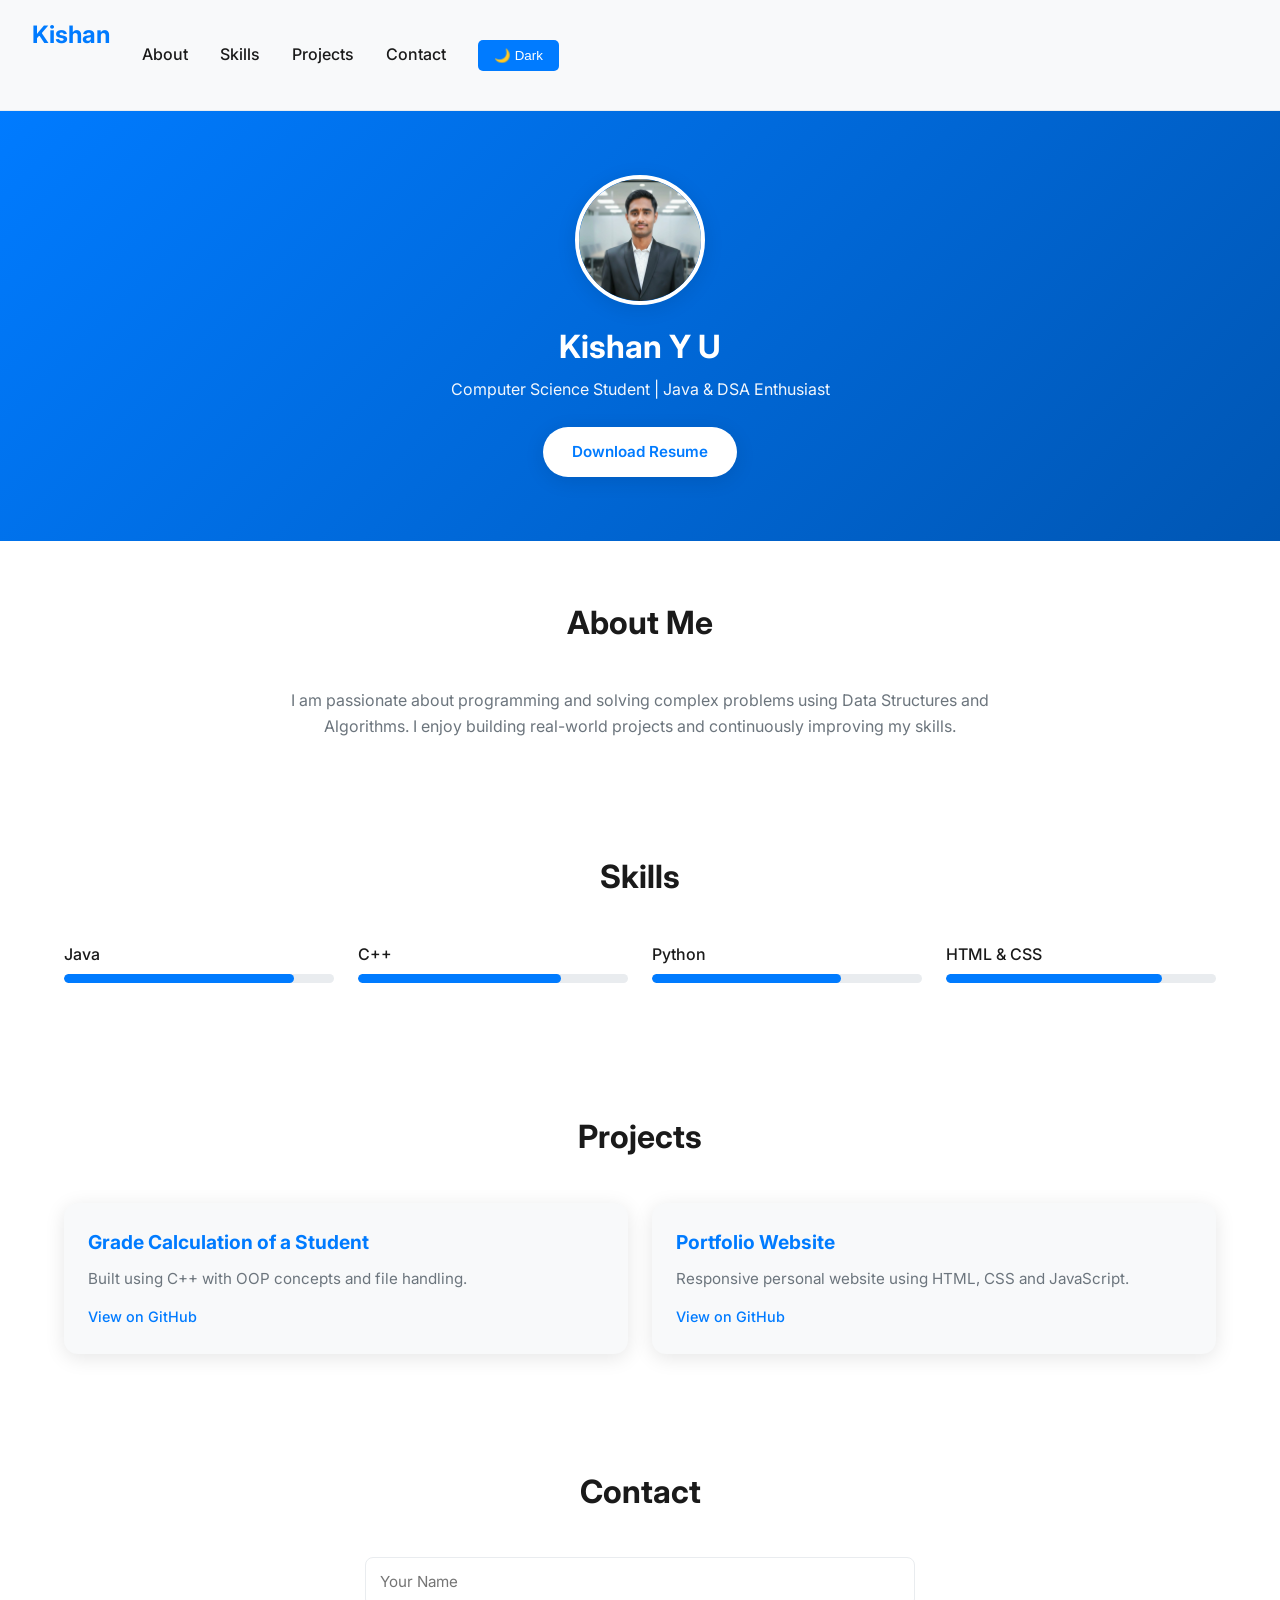
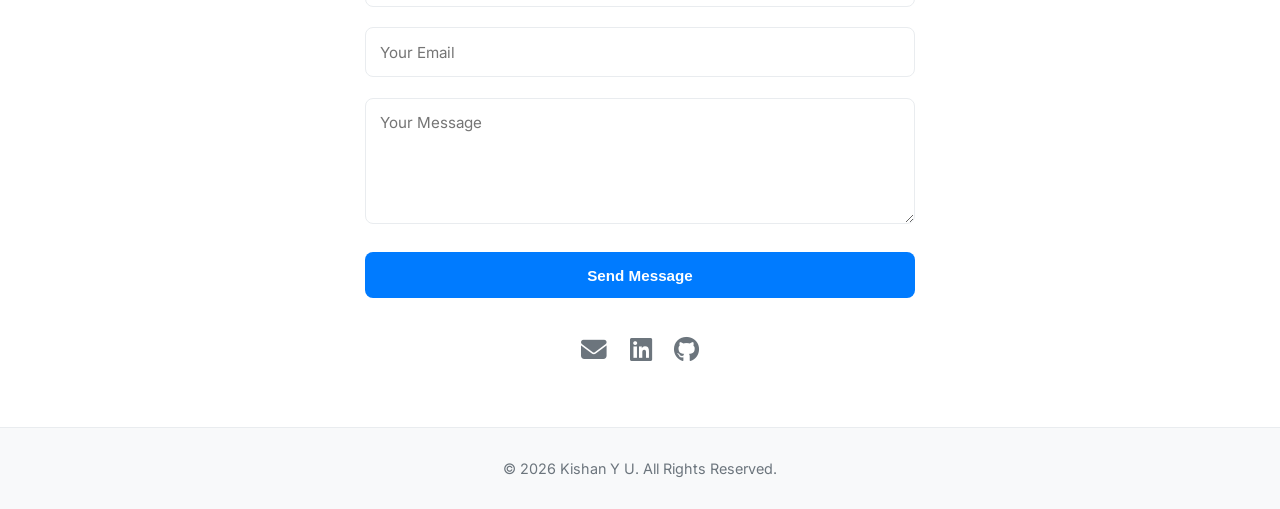
==== commit 9f61c4a2: "HTML Enhancements" ====
--- a/index.html/file.html
+++ b/index.html/file.html
@@ -4,7 +4,17 @@
     <meta charset="UTF-8">
     <meta name="viewport" content="width=device-width, initial-scale=1.0">
     <title>Kishan Y U - Portfolio</title>
+
+    <!-- Google Font -->
     <link rel="stylesheet" href="https://fonts.googleapis.com/css2?family=Inter:wght@300;400;500;600;700&display=swap">
+
+    <!-- Font Awesome Icons -->
+    <link rel="stylesheet"
+          href="https://cdnjs.cloudflare.com/ajax/libs/font-awesome/6.5.1/css/all.min.css"
+          integrity="sha512-DTOQO9RWCH3ppGqcWaEA1BIZOC6xxalwEsw9c2QQeAIftl+Vegovlnee1c9QX4TctnWMn13TZye+giMm8e2LwA=="
+          crossorigin="anonymous"
+          referrerpolicy="no-referrer"> <!-- [web:2][web:5] -->
+
     <style>
         :root {
             --bg-primary: #ffffff;
@@ -16,6 +26,7 @@
             --border: #e9ecef;
             --shadow: 0 4px 20px rgba(0,0,0,0.1);
         }
+
         [data-theme="dark"] {
             --bg-primary: #1a1a1a;
             --bg-secondary: #2d2d2d;
@@ -26,41 +37,312 @@
             --border: #404040;
             --shadow: 0 4px 20px rgba(0,0,0,0.3);
         }
-        * { margin: 0; padding: 0; box-sizing: border-box; }
-        body { font-family: 'Inter', sans-serif; line-height: 1.6; color: var(--text-primary); background: var(--bg-primary); transition: all 0.3s ease; }
-        nav { background: var(--bg-secondary); padding: 1rem 2rem; position: sticky; top: 0; z-index: 100; border-bottom: 1px solid var(--border); }
-        nav .logo { font-size: 1.5rem; font-weight: 700; color: var(--accent); }
-        nav ul { list-style: none; display: flex; gap: 2rem; align-items: center; }
-        nav a { color: var(--text-primary); text-decoration: none; font-weight: 500; transition: color 0.3s; }
-        nav a:hover { color: var(--accent); }
-        #modeToggle { background: var(--accent); color: white; border: none; padding: 0.5rem 1rem; border-radius: 5px; cursor: pointer; font-weight: 500; }
-        header { background: linear-gradient(135deg, var(--accent), var(--accent-hover)); color: white; text-align: center; padding: 5rem 2rem; }
-        .profile img { width: 150px; height: 150px; border-radius: 50%; border: 5px solid white; margin-bottom: 1rem; box-shadow: var(--shadow); }
-        .btn { background: white; color: var(--accent); padding: 1rem 2rem; border: none; border-radius: 50px; font-weight: 600; text-decoration: none; display: inline-block; transition: all 0.3s; box-shadow: var(--shadow); }
-        .btn:hover { transform: translateY(-2px); box-shadow: 0 8px 30px rgba(0,0,0,0.2); }
-        section { padding: 4rem 2rem; max-width: 1200px; margin: 0 auto; }
-        h2 { font-size: 2.5rem; text-align: center; margin-bottom: 3rem; color: var(--text-primary); }
-        .skills-grid { display: grid; grid-template-columns: repeat(auto-fit, minmax(300px, 1fr)); gap: 2rem; }
-        .skill { margin-bottom: 2rem; }
-        .skill-bar { background: var(--border); height: 10px; border-radius: 5px; overflow: hidden; margin-top: 0.5rem; }
-        .skill-progress { height: 100%; background: var(--accent); border-radius: 5px; width: 0; transition: width 1.5s ease-in-out; }
-        .projects-grid { display: grid; grid-template-columns: repeat(auto-fit, minmax(350px, 1fr)); gap: 2rem; }
-        .project-card { background: var(--bg-secondary); padding: 2rem; border-radius: 15px; box-shadow: var(--shadow); transition: transform 0.3s, box-shadow 0.3s; }
-        .project-card:hover { transform: translateY(-5px); box-shadow: 0 10px 40px rgba(0,0,0,0.2); }
-        .project-card h3 { color: var(--accent); margin-bottom: 1rem; }
-        .contact-form { max-width: 600px; margin: 0 auto; }
-        .form-group { margin-bottom: 1.5rem; }
-        input, textarea { width: 100%; padding: 1rem; border: 1px solid var(--border); border-radius: 8px; font-family: inherit; transition: border 0.3s; }
-        input:focus, textarea:focus { outline: none; border-color: var(--accent); }
-        button[type="submit"] { width: 100%; background: var(--accent); color: white; border: none; padding: 1rem; border-radius: 8px; font-weight: 600; cursor: pointer; transition: background 0.3s; }
-        button[type="submit"]:hover { background: var(--accent-hover); }
-        .social-links { display: flex; justify-content: center; gap: 1rem; margin-top: 2rem; }
-        .social-links a { color: var(--text-secondary); font-size: 1.5rem; transition: color 0.3s; }
-        .social-links a:hover { color: var(--accent); }
-        footer { background: var(--bg-secondary); text-align: center; padding: 2rem; border-top: 1px solid var(--border); }
-        @media (max-width: 768px) { nav ul { flex-direction: column; gap: 1rem; } section { padding: 2rem 1rem; } h2 { font-size: 2rem; } }
-        .animate { opacity: 0; transform: translateY(30px); transition: all 0.6s; }
-        .animate.visible { opacity: 1; transform: translateY(0); }
+
+        * {
+            margin: 0;
+            padding: 0;
+            box-sizing: border-box;
+        }
+
+        body {
+            font-family: 'Inter', sans-serif;
+            line-height: 1.6;
+            color: var(--text-primary);
+            background: var(--bg-primary);
+            transition: all 0.3s ease;
+        }
+
+        nav {
+            background: var(--bg-secondary);
+            padding: 1rem 2rem;
+            position: sticky;
+            top: 0;
+            z-index: 100;
+            border-bottom: 1px solid var(--border);
+        }
+
+        nav .logo {
+            font-size: 1.5rem;
+            font-weight: 700;
+            color: var(--accent);
+        }
+
+        nav ul {
+            list-style: none;
+            display: flex;
+            gap: 2rem;
+            align-items: center;
+            justify-content: flex-start;
+            flex-wrap: wrap;
+        }
+
+        nav a {
+            color: var(--text-primary);
+            text-decoration: none;
+            font-weight: 500;
+            transition: color 0.3s;
+        }
+
+        nav a:hover {
+            color: var(--accent);
+        }
+
+        #modeToggle {
+            background: var(--accent);
+            color: white;
+            border: none;
+            padding: 0.5rem 1rem;
+            border-radius: 5px;
+            cursor: pointer;
+            font-weight: 500;
+        }
+
+        header {
+            background: linear-gradient(135deg, var(--accent), var(--accent-hover));
+            color: white;
+            text-align: center;
+            padding: 4rem 1.5rem;
+        }
+
+        .hero {
+            max-width: 600px;
+            margin: 0 auto;
+        }
+
+        /* Smaller, optimal circular profile image */
+        .profile-wrapper {
+            width: 130px;
+            height: 130px;
+            border-radius: 50%;
+            overflow: hidden;
+            margin: 0 auto 1rem auto;
+            border: 4px solid #ffffff;
+            box-shadow: var(--shadow);
+        }
+
+        .profile-wrapper img {
+            width: 100%;
+            height: 100%;
+            object-fit: cover; /* keep aspect ratio, crop nicely */ /* [web:6][web:9] */
+            display: block;
+        }
+
+        h1 {
+            font-size: 2rem;
+            margin-bottom: 0.3rem;
+        }
+
+        header p {
+            margin-bottom: 1.5rem;
+            opacity: 0.95;
+        }
+
+        .btn {
+            background: white;
+            color: var(--accent);
+            padding: 0.8rem 1.8rem;
+            border: none;
+            border-radius: 50px;
+            font-weight: 600;
+            text-decoration: none;
+            display: inline-block;
+            transition: all 0.3s;
+            box-shadow: var(--shadow);
+            font-size: 0.95rem;
+        }
+
+        .btn:hover {
+            transform: translateY(-2px);
+            box-shadow: 0 8px 30px rgba(0,0,0,0.2);
+        }
+
+        section {
+            padding: 3.5rem 1.5rem;
+            max-width: 1200px;
+            margin: 0 auto;
+        }
+
+        h2 {
+            font-size: 2rem;
+            text-align: center;
+            margin-bottom: 2.5rem;
+            color: var(--text-primary);
+        }
+
+        #about p {
+            max-width: 700px;
+            margin: 0 auto;
+            text-align: center;
+            color: var(--text-secondary);
+        }
+
+        .skills-grid {
+            display: grid;
+            grid-template-columns: repeat(auto-fit, minmax(250px, 1fr));
+            gap: 1.5rem;
+        }
+
+        .skill {
+            margin-bottom: 1rem;
+        }
+
+        .skill label {
+            font-weight: 500;
+        }
+
+        .skill-bar {
+            background: var(--border);
+            height: 9px;
+            border-radius: 5px;
+            overflow: hidden;
+            margin-top: 0.4rem;
+        }
+
+        .skill-progress {
+            height: 100%;
+            background: var(--accent);
+            border-radius: 5px;
+            width: 0;
+            transition: width 1.5s ease-in-out;
+        }
+
+        .projects-grid {
+            display: grid;
+            grid-template-columns: repeat(auto-fit, minmax(280px, 1fr));
+            gap: 1.5rem;
+        }
+
+        .project-card {
+            background: var(--bg-secondary);
+            padding: 1.5rem;
+            border-radius: 14px;
+            box-shadow: var(--shadow);
+            transition: transform 0.3s, box-shadow 0.3s;
+        }
+
+        .project-card:hover {
+            transform: translateY(-4px);
+            box-shadow: 0 10px 30px rgba(0,0,0,0.18);
+        }
+
+        .project-card h3 {
+            color: var(--accent);
+            margin-bottom: 0.6rem;
+            font-size: 1.2rem;
+        }
+
+        .project-card p {
+            margin-bottom: 0.8rem;
+            color: var(--text-secondary);
+            font-size: 0.95rem;
+        }
+
+        .project-card a {
+            font-size: 0.9rem;
+            text-decoration: none;
+            color: var(--accent);
+            font-weight: 500;
+        }
+
+        .project-card a:hover {
+            text-decoration: underline;
+        }
+
+        .contact-form {
+            max-width: 550px;
+            margin: 0 auto;
+        }
+
+        .form-group {
+            margin-bottom: 1.3rem;
+        }
+
+        input, textarea {
+            width: 100%;
+            padding: 0.9rem;
+            border: 1px solid var(--border);
+            border-radius: 8px;
+            font-family: inherit;
+            transition: border 0.3s;
+            font-size: 0.95rem;
+            background: var(--bg-primary);
+            color: var(--text-primary);
+        }
+
+        input:focus, textarea:focus {
+            outline: none;
+            border-color: var(--accent);
+        }
+
+        button[type="submit"] {
+            width: 100%;
+            background: var(--accent);
+            color: white;
+            border: none;
+            padding: 0.9rem;
+            border-radius: 8px;
+            font-weight: 600;
+            cursor: pointer;
+            transition: background 0.3s;
+            font-size: 0.95rem;
+        }
+
+        button[type="submit"]:hover {
+            background: var(--accent-hover);
+        }
+
+        /* Real app icons at bottom using Font Awesome */
+        .social-links {
+            display: flex;
+            justify-content: center;
+            gap: 1.4rem;
+            margin-top: 2rem;
+        }
+
+        .social-links a {
+            color: var(--text-secondary);
+            font-size: 1.6rem;
+            transition: color 0.3s, transform 0.2s;
+        }
+
+        .social-links a:hover {
+            color: var(--accent);
+            transform: translateY(-2px);
+        }
+
+        footer {
+            background: var(--bg-secondary);
+            text-align: center;
+            padding: 1.8rem;
+            border-top: 1px solid var(--border);
+            font-size: 0.9rem;
+            color: var(--text-secondary);
+        }
+
+        @media (max-width: 768px) {
+            nav ul {
+                gap: 1rem;
+            }
+
+            header {
+                padding: 3rem 1rem;
+            }
+
+            h2 {
+                font-size: 1.7rem;
+            }
+        }
+
+        .animate {
+            opacity: 0;
+            transform: translateY(26px);
+            transition: all 0.6s;
+        }
+
+        .animate.visible {
+            opacity: 1;
+            transform: translateY(0);
+        }
     </style>
 </head>
 <body>
@@ -74,54 +356,77 @@
             <li><button id="modeToggle">🌙 Dark</button></li>
         </ul>
     </nav>
+
     <header>
         <div class="hero">
-            <img src="../assests/myPhoto.jpeg" alt="Kishan Y U Profile" class="profile">
+            <div class="profile-wrapper">
+                <!-- Reduced, optimal profile size -->
+                <img src="../assets/myPhoto.jpeg" alt="Kishan Y U Profile" class="profile">
+            </div>
             <h1>Kishan Y U</h1>
-            <p>Computer Science Student | Java & DSA Enthusiast</p>
+            <p>Computer Science Student | Java &amp; DSA Enthusiast</p>
             <a href="resume.pdf" download class="btn">Download Resume</a>
         </div>
     </header>
+
     <section id="about" class="animate">
         <h2>About Me</h2>
-        <p>I am passionate about programming and solving complex problems using Data Structures and Algorithms. I enjoy building real-world projects and continuously improving my skills.</p>
+        <p>
+            I am passionate about programming and solving complex problems using Data Structures and Algorithms.
+            I enjoy building real-world projects and continuously improving my skills.
+        </p>
     </section>
+
     <section id="skills" class="animate">
         <h2>Skills</h2>
         <div class="skills-grid">
             <div class="skill">
                 <label>Java</label>
-                <div class="skill-bar"><div class="skill-progress" data-width="85%"></div></div>
+                <div class="skill-bar">
+                    <div class="skill-progress" data-width="85%"></div>
+                </div>
             </div>
             <div class="skill">
                 <label>C++</label>
-                <div class="skill-bar"><div class="skill-progress" data-width="75%"></div></div>
+                <div class="skill-bar">
+                    <div class="skill-progress" data-width="75%"></div>
+                </div>
             </div>
             <div class="skill">
                 <label>Python</label>
-                <div class="skill-bar"><div class="skill-progress" data-width="70%"></div></div>
+                <div class="skill-bar">
+                    <div class="skill-progress" data-width="70%"></div>
+                </div>
             </div>
             <div class="skill">
-                <label>HTML & CSS</label>
-                <div class="skill-bar"><div class="skill-progress" data-width="80%"></div></div>
+                <label>HTML &amp; CSS</label>
+                <div class="skill-bar">
+                    <div class="skill-progress" data-width="80%"></div>
+                </div>
             </div>
         </div>
     </section>
+
     <section id="projects" class="animate">
         <h2>Projects</h2>
         <div class="projects-grid">
             <div class="project-card">
                 <h3>Grade Calculation of a Student</h3>
                 <p>Built using C++ with OOP concepts and file handling.</p>
-                <a href="https://github.com/yukishan87-Kishan/grade-calculator" target="_blank">View on GitHub</a>
+                <a href="https://github.com/yukishan87-Kishan/grade-calculator" target="_blank" rel="noopener noreferrer">
+                    View on GitHub
+                </a>
             </div>
             <div class="project-card">
                 <h3>Portfolio Website</h3>
                 <p>Responsive personal website using HTML, CSS and JavaScript.</p>
-                <a href="https://github.com/yukishan87-Kishan/portfolio" target="_blank">View on GitHub</a>
+                <a href="https://github.com/yukishan87-Kishan/portfolio" target="_blank" rel="noopener noreferrer">
+                    View on GitHub
+                </a>
             </div>
         </div>
     </section>
+
     <section id="contact" class="animate">
         <h2>Contact</h2>
         <form class="contact-form" onsubmit="handleSubmit(event)">
@@ -136,15 +441,25 @@
             </div>
             <button type="submit">Send Message</button>
         </form>
+
+        <!-- Real icons for each platform -->
         <div class="social-links">
-            <a href="mailto:yukishan87@gmail.com">📧</a>
-            <a href="https://www.linkedin.com/in/Kishan06" target="_blank">💼</a>
-            <a href="https://github.com/yukishan87-Kishan" target="_blank">💻</a>
+            <a href="mailto:yukishan87@gmail.com" aria-label="Email">
+                <i class="fa-solid fa-envelope"></i> <!-- [web:11] -->
+            </a>
+            <a href="https://www.linkedin.com/in/Kishan06" target="_blank" rel="noopener noreferrer" aria-label="LinkedIn">
+                <i class="fa-brands fa-linkedin"></i> <!-- [web:10][web:11] -->
+            </a>
+            <a href="https://github.com/yukishan87-Kishan" target="_blank" rel="noopener noreferrer" aria-label="GitHub">
+                <i class="fa-brands fa-github"></i> <!-- [web:11] -->
+            </a>
         </div>
     </section>
+
     <footer>
         <p>&copy; 2026 Kishan Y U. All Rights Reserved.</p>
     </footer>
+
     <script>
         // Theme toggle
         const toggle = document.getElementById('modeToggle');
@@ -157,7 +472,10 @@
         document.querySelectorAll('a[href^="#"]').forEach(anchor => {
             anchor.addEventListener('click', e => {
                 e.preventDefault();
-                document.querySelector(anchor.getAttribute('href')).scrollIntoView({ behavior: 'smooth' });
+                const target = document.querySelector(anchor.getAttribute('href'));
+                if (target) {
+                    target.scrollIntoView({ behavior: 'smooth' });
+                }
             });
         });
 
@@ -168,7 +486,8 @@
                     entry.target.classList.add('visible');
                 }
             });
-        });
+        }, { threshold: 0.15 });
+
         document.querySelectorAll('.animate').forEach(el => observer.observe(el));
 
         // Skill bars animation
@@ -181,7 +500,7 @@
         // Contact form handler
         function handleSubmit(e) {
             e.preventDefault();
-            alert('Thank you for your message! (Demo - integrate with backend like EmailJS for real use)');
+            alert('Thank you for your message! (Demo - connect to EmailJS/Netlify Form for real sending)');
             e.target.reset();
         }
     </script>
